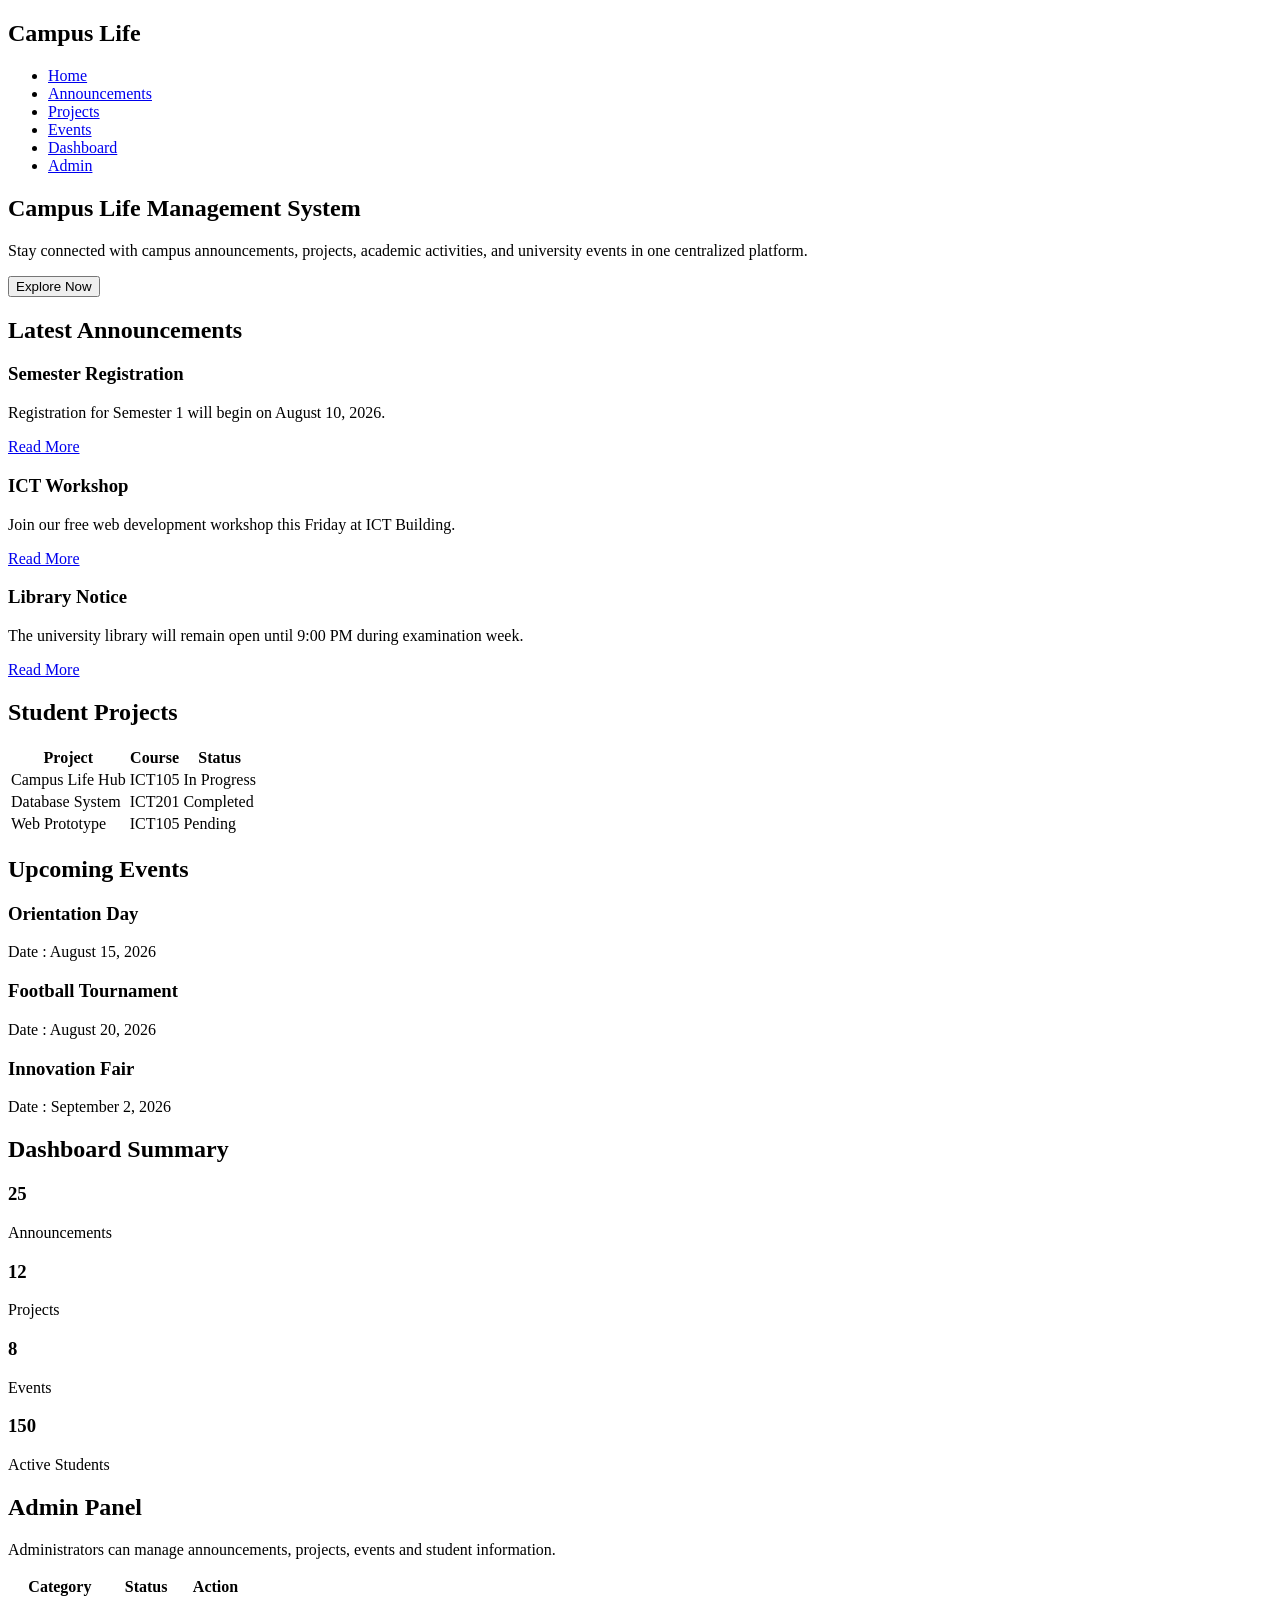
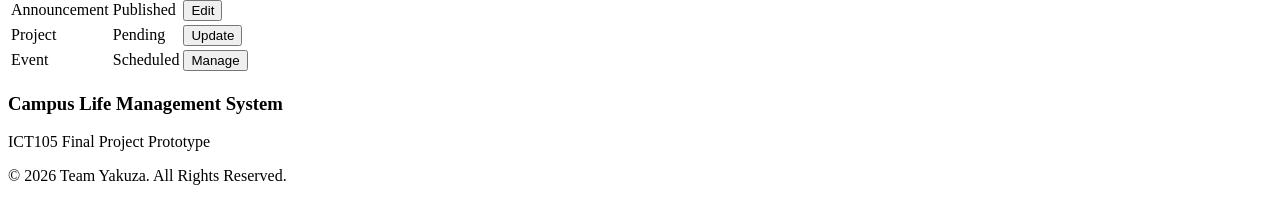
==== prototype/index.html @ 7d7aed86 "Create index.html" ====
<!DOCTYPE html>
<html lang="en">
<head>
    <meta charset="UTF-8">
    <meta name="viewport" content="width=device-width, initial-scale=1.0">
    <title>Campus Life Management System</title>
    <link rel="stylesheet" href="style.css">
</head>

<body>

<header>
    <div class="container">
        <div class="logo">
            <h2>Campus Life</h2>
        </div>

        <nav>
            <ul>
                <li><a href="#home">Home</a></li>
                <li><a href="#announcement">Announcements</a></li>
                <li><a href="#projects">Projects</a></li>
                <li><a href="#events">Events</a></li>
                <li><a href="#dashboard">Dashboard</a></li>
                <li><a href="#admin">Admin</a></li>
            </ul>
        </nav>
    </div>
</header>

<section class="hero" id="home">

    <div class="hero-text">

        <h1>Campus Life Management System</h1>

        <p>
            Stay connected with campus announcements,
            projects, academic activities, and university events
            in one centralized platform.
        </p>

        <button>Explore Now</button>

    </div>

</section>

<section class="announcement" id="announcement">

    <h2>Latest Announcements</h2>

    <div class="card-container">

        <div class="card">
            <h3>Semester Registration</h3>
            <p>
                Registration for Semester 1 will begin on
                August 10, 2026.
            </p>
            <a href="#">Read More</a>
        </div>

        <div class="card">
            <h3>ICT Workshop</h3>
            <p>
                Join our free web development workshop
                this Friday at ICT Building.
            </p>
            <a href="#">Read More</a>
        </div>

        <div class="card">
            <h3>Library Notice</h3>
            <p>
                The university library will remain open
                until 9:00 PM during examination week.
            </p>
            <a href="#">Read More</a>
        </div>

    </div>

</section>

<section class="projects" id="projects">

    <h2>Student Projects</h2>

    <table>

        <tr>
            <th>Project</th>
            <th>Course</th>
            <th>Status</th>
        </tr>

        <tr>
            <td>Campus Life Hub</td>
            <td>ICT105</td>
            <td>In Progress</td>
        </tr>

        <tr>
            <td>Database System</td>
            <td>ICT201</td>
            <td>Completed</td>
        </tr>

        <tr>
            <td>Web Prototype</td>
            <td>ICT105</td>
            <td>Pending</td>
        </tr>

    </table>

</section>

<section class="events" id="events">

    <h2>Upcoming Events</h2>

    <div class="event-box">

        <h3>Orientation Day</h3>
        <p>Date : August 15, 2026</p>

    </div>

    <div class="event-box">

        <h3>Football Tournament</h3>
        <p>Date : August 20, 2026</p>

    </div>

    <div class="event-box">

        <h3>Innovation Fair</h3>
        <p>Date : September 2, 2026</p>

    </div>

</section>

  <section class="dashboard" id="dashboard">

    <h2>Dashboard Summary</h2>

    <div class="dashboard-container">

        <div class="dashboard-card">
            <h3>25</h3>
            <p>Announcements</p>
        </div>

        <div class="dashboard-card">
            <h3>12</h3>
            <p>Projects</p>
        </div>

        <div class="dashboard-card">
            <h3>8</h3>
            <p>Events</p>
        </div>

        <div class="dashboard-card">
            <h3>150</h3>
            <p>Active Students</p>
        </div>

    </div>

</section>


<section class="admin" id="admin">

    <h2>Admin Panel</h2>

    <p>
        Administrators can manage announcements,
        projects, events and student information.
    </p>

    <table>

        <tr>
            <th>Category</th>
            <th>Status</th>
            <th>Action</th>
        </tr>

        <tr>
            <td>Announcement</td>
            <td>Published</td>
            <td><button>Edit</button></td>
        </tr>

        <tr>
            <td>Project</td>
            <td>Pending</td>
            <td><button>Update</button></td>
        </tr>

        <tr>
            <td>Event</td>
            <td>Scheduled</td>
            <td><button>Manage</button></td>
        </tr>

    </table>

</section>


<footer>

    <div class="footer-content">

        <h3>Campus Life Management System</h3>

        <p>
            ICT105 Final Project Prototype
        </p>

        <p>
            © 2026 Team Yakuza. All Rights Reserved.
        </p>

    </div>

</footer>

</body>
</html>
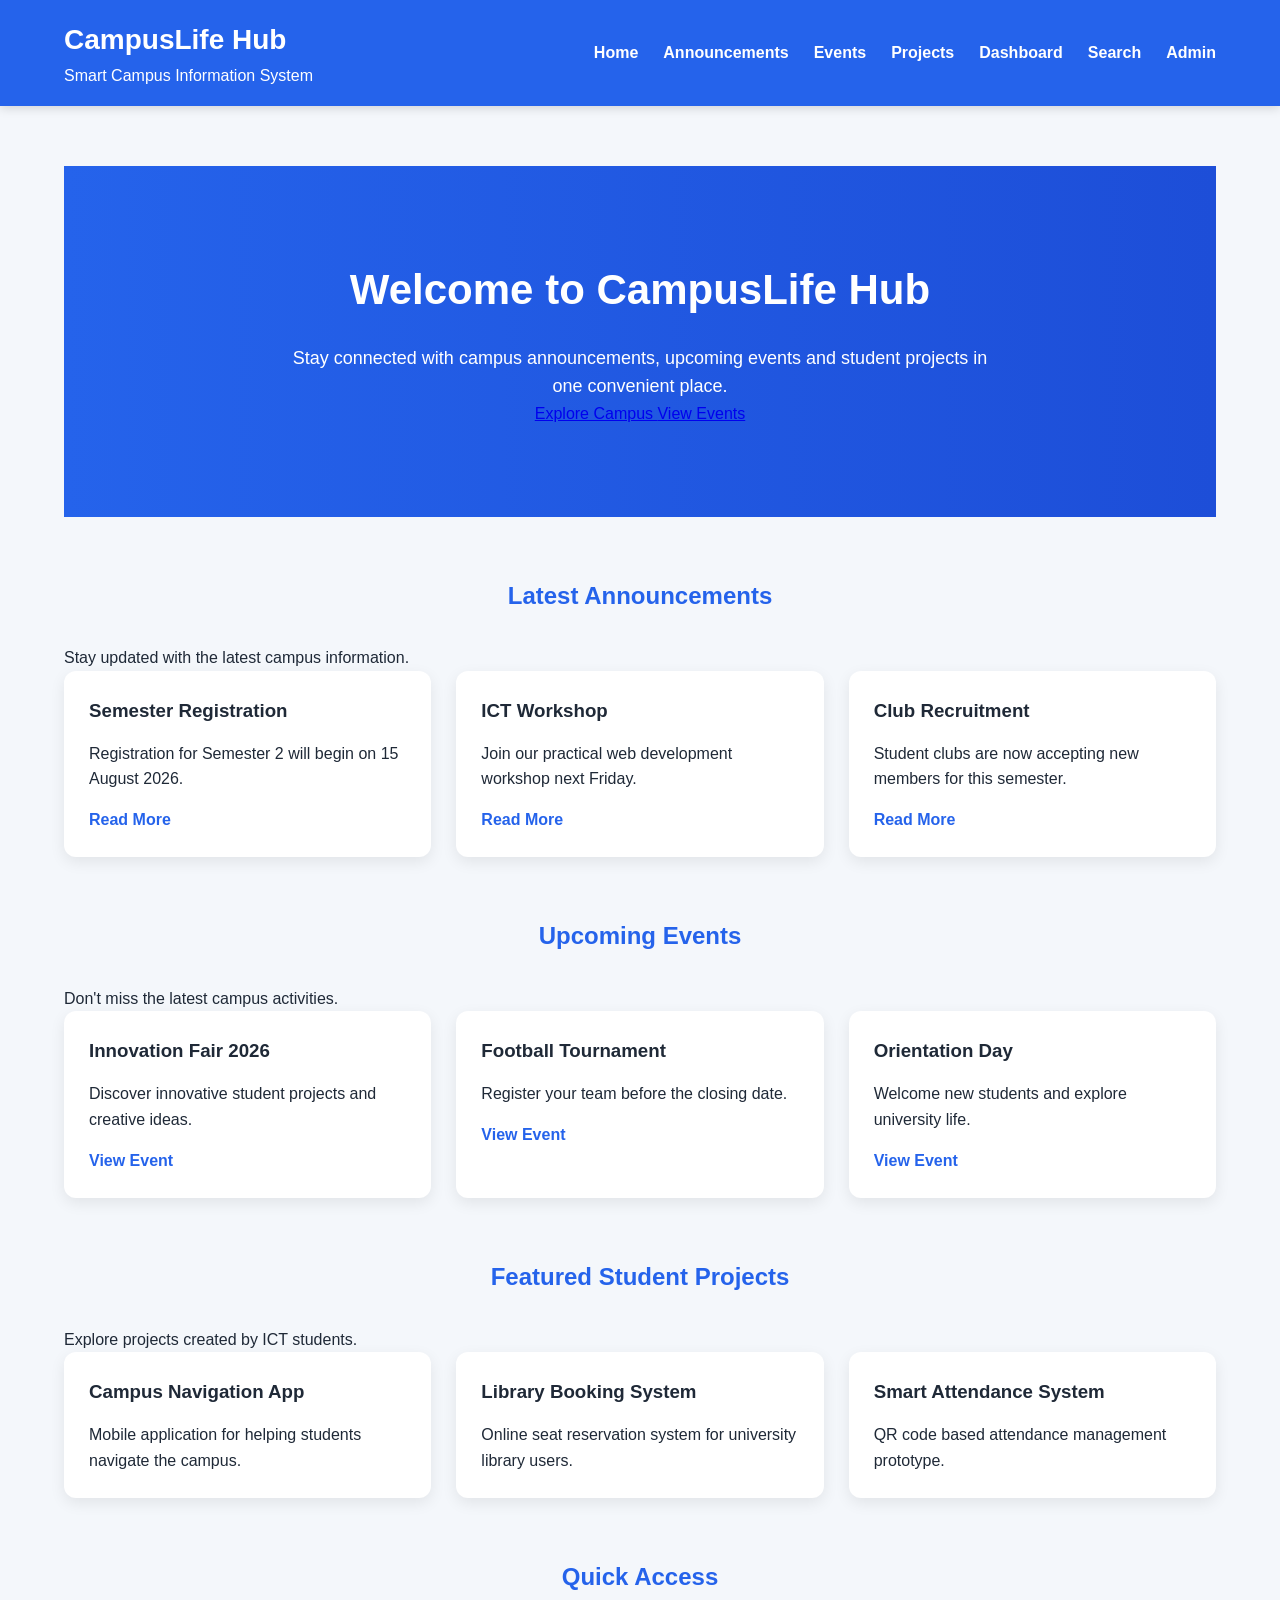
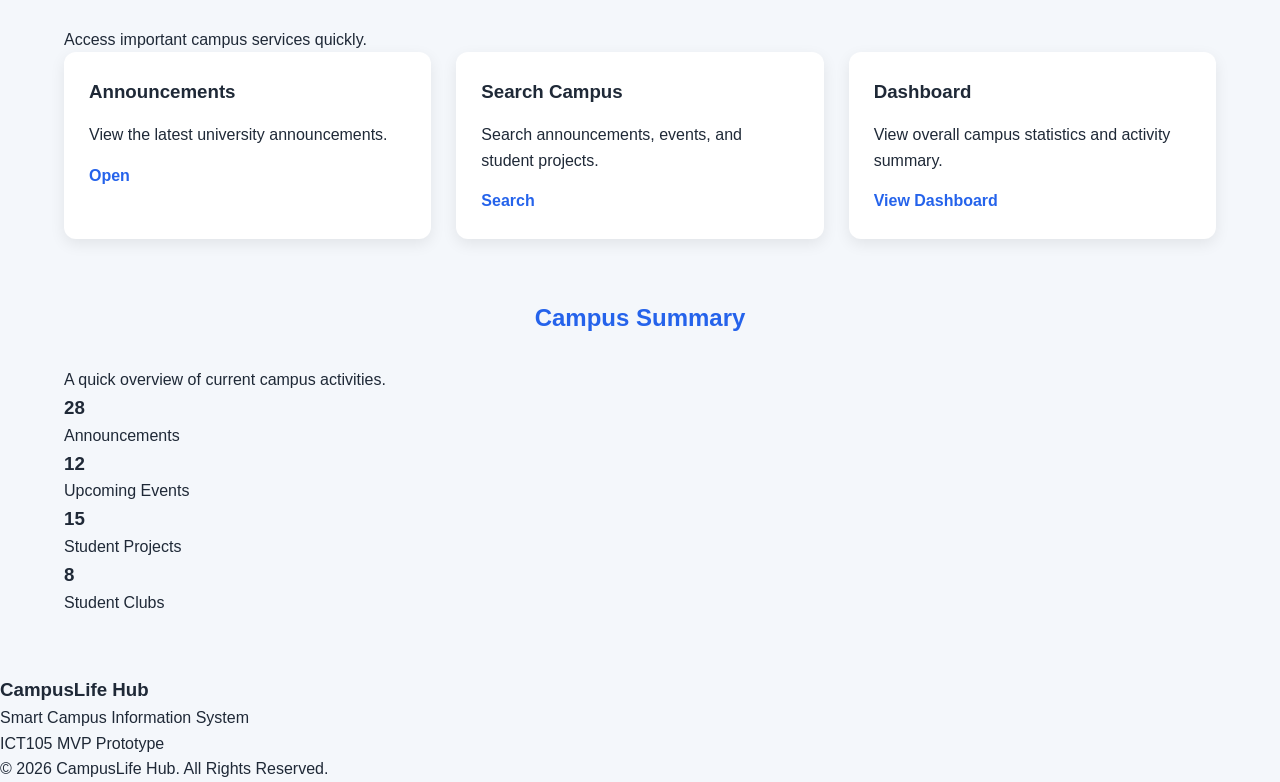
==== commit e78c23d5: ""Update homepage prototype (index.html)"" ====
--- a/prototype/index.html
+++ b/prototype/index.html
@@ -3,235 +3,396 @@
 <head>
     <meta charset="UTF-8">
     <meta name="viewport" content="width=device-width, initial-scale=1.0">
-    <title>Campus Life Management System</title>
+
+    <title>Campus Life Hub</title>
+
     <link rel="stylesheet" href="style.css">
+
+    <link href="https://fonts.googleapis.com/css2?family=Poppins:wght@300;400;500;600;700&display=swap" rel="stylesheet">
 </head>
 
 <body>
 
 <header>
+
     <div class="container">
+
         <div class="logo">
-            <h2>Campus Life</h2>
+
+            <h2>CampusLife Hub</h2>
+
+            <p>Smart Campus Information System</p>
+
         </div>
 
         <nav>
+
             <ul>
-                <li><a href="#home">Home</a></li>
-                <li><a href="#announcement">Announcements</a></li>
-                <li><a href="#projects">Projects</a></li>
-                <li><a href="#events">Events</a></li>
-                <li><a href="#dashboard">Dashboard</a></li>
-                <li><a href="#admin">Admin</a></li>
+
+                <li><a href="index.html">Home</a></li>
+
+                <li><a href="announcements-page.html">Announcements</a></li>
+
+                <li><a href="events-page.html">Events</a></li>
+
+                <li><a href="projects-page.html">Projects</a></li>
+
+                <li><a href="dashboard-page.html">Dashboard</a></li>
+
+                <li><a href="search-page.html">Search</a></li>
+
+                <li><a href="admin-page.html">Admin</a></li>
+
             </ul>
+
         </nav>
-    </div>
+
+    </div>
+
 </header>
 
-<section class="hero" id="home">
-
-    <div class="hero-text">
-
-        <h1>Campus Life Management System</h1>
+<main>
+
+<section class="hero">
+
+    <div class="hero-content">
+
+        <h1>Welcome to CampusLife Hub</h1>
 
         <p>
             Stay connected with campus announcements,
-            projects, academic activities, and university events
-            in one centralized platform.
-        </p>
-
-        <button>Explore Now</button>
-
-    </div>
-
-</section>
-
-<section class="announcement" id="announcement">
-
-    <h2>Latest Announcements</h2>
+            upcoming events and student projects
+            in one convenient place.
+        </p>
+
+        <div class="hero-buttons">
+
+            <a href="announcements-page.html" class="btn-primary">
+                Explore Campus
+            </a>
+
+            <a href="events-page.html" class="btn-secondary">
+                View Events
+            </a>
+
+        </div>
+
+    </div>
+
+</section>
+
+<section class="latest-news">
+
+    <div class="section-title">
+
+        <h2>Latest Announcements</h2>
+
+        <p>
+            Stay updated with the latest campus information.
+        </p>
+
+    </div>
 
     <div class="card-container">
 
         <div class="card">
+
             <h3>Semester Registration</h3>
-            <p>
-                Registration for Semester 1 will begin on
-                August 10, 2026.
-            </p>
-            <a href="#">Read More</a>
-        </div>
-
-        <div class="card">
+
+            <p>
+                Registration for Semester 2 will begin
+                on 15 August 2026.
+            </p>
+
+            <a href="announcement-detail.html">
+                Read More
+            </a>
+
+        </div>
+
+        <div class="card">
+
             <h3>ICT Workshop</h3>
-            <p>
-                Join our free web development workshop
-                this Friday at ICT Building.
-            </p>
-            <a href="#">Read More</a>
-        </div>
-
-        <div class="card">
-            <h3>Library Notice</h3>
-            <p>
-                The university library will remain open
-                until 9:00 PM during examination week.
-            </p>
-            <a href="#">Read More</a>
-        </div>
-
-    </div>
-
-</section>
-
-<section class="projects" id="projects">
-
-    <h2>Student Projects</h2>
-
-    <table>
-
-        <tr>
-            <th>Project</th>
-            <th>Course</th>
-            <th>Status</th>
-        </tr>
-
-        <tr>
-            <td>Campus Life Hub</td>
-            <td>ICT105</td>
-            <td>In Progress</td>
-        </tr>
-
-        <tr>
-            <td>Database System</td>
-            <td>ICT201</td>
-            <td>Completed</td>
-        </tr>
-
-        <tr>
-            <td>Web Prototype</td>
-            <td>ICT105</td>
-            <td>Pending</td>
-        </tr>
-
-    </table>
-
-</section>
-
-<section class="events" id="events">
-
-    <h2>Upcoming Events</h2>
-
-    <div class="event-box">
-
-        <h3>Orientation Day</h3>
-        <p>Date : August 15, 2026</p>
-
-    </div>
-
-    <div class="event-box">
-
-        <h3>Football Tournament</h3>
-        <p>Date : August 20, 2026</p>
-
-    </div>
-
-    <div class="event-box">
-
-        <h3>Innovation Fair</h3>
-        <p>Date : September 2, 2026</p>
-
-    </div>
-
-</section>
-
-  <section class="dashboard" id="dashboard">
-
-    <h2>Dashboard Summary</h2>
-
-    <div class="dashboard-container">
+
+            <p>
+                Join our practical web development
+                workshop next Friday.
+            </p>
+
+            <a href="announcement-detail.html">
+                Read More
+            </a>
+
+        </div>
+
+        <div class="card">
+
+            <h3>Club Recruitment</h3>
+
+            <p>
+                Student clubs are now accepting
+                new members for this semester.
+            </p>
+
+            <a href="announcement-detail.html">
+                Read More
+            </a>
+
+        </div>
+
+    </div>
+
+</section>
+
+    <section class="events-section">
+
+    <div class="section-title">
+
+        <h2>Upcoming Events</h2>
+
+        <p>
+            Don't miss the latest campus activities.
+        </p>
+
+    </div>
+
+    <div class="card-container">
+
+        <div class="card">
+
+            <h3>Innovation Fair 2026</h3>
+
+            <p>
+                Discover innovative student projects
+                and creative ideas.
+            </p>
+
+            <a href="events-page.html">
+                View Event
+            </a>
+
+        </div>
+
+        <div class="card">
+
+            <h3>Football Tournament</h3>
+
+            <p>
+                Register your team before
+                the closing date.
+            </p>
+
+            <a href="events-page.html">
+                View Event
+            </a>
+
+        </div>
+
+        <div class="card">
+
+            <h3>Orientation Day</h3>
+
+            <p>
+                Welcome new students and
+                explore university life.
+            </p>
+
+            <a href="events-page.html">
+                View Event
+            </a>
+
+        </div>
+
+    </div>
+
+</section>
+
+<section class="projects-section">
+
+    <div class="section-title">
+
+        <h2>Featured Student Projects</h2>
+
+        <p>
+            Explore projects created by ICT students.
+        </p>
+
+    </div>
+
+    <div class="card-container">
+
+        <div class="card">
+
+            <h3>Campus Navigation App</h3>
+
+            <p>
+                Mobile application for helping
+                students navigate the campus.
+            </p>
+
+        </div>
+
+        <div class="card">
+
+            <h3>Library Booking System</h3>
+
+            <p>
+                Online seat reservation system
+                for university library users.
+            </p>
+
+        </div>
+
+        <div class="card">
+
+            <h3>Smart Attendance System</h3>
+
+            <p>
+                QR code based attendance
+                management prototype.
+            </p>
+
+        </div>
+
+    </div>
+
+</section>
+
+<section class="quick-access">
+
+    <div class="section-title">
+
+        <h2>Quick Access</h2>
+
+        <p>
+            Access important campus services quickly.
+        </p>
+
+    </div>
+
+    <div class="card-container">
+
+        <div class="card">
+
+            <h3>Announcements</h3>
+
+            <p>
+                View the latest university announcements.
+            </p>
+
+            <a href="announcements-page.html">
+                Open
+            </a>
+
+        </div>
+
+        <div class="card">
+
+            <h3>Search Campus</h3>
+
+            <p>
+                Search announcements, events,
+                and student projects.
+            </p>
+
+            <a href="search-page.html">
+                Search
+            </a>
+
+        </div>
+
+        <div class="card">
+
+            <h3>Dashboard</h3>
+
+            <p>
+                View overall campus statistics
+                and activity summary.
+            </p>
+
+            <a href="dashboard-page.html">
+                View Dashboard
+            </a>
+
+        </div>
+
+    </div>
+
+</section>
+<section class="dashboard-preview">
+
+    <div class="section-title">
+
+        <h2>Campus Summary</h2>
+
+        <p>
+            A quick overview of current campus activities.
+        </p>
+
+    </div>
+
+    <div class="dashboard-grid">
 
         <div class="dashboard-card">
-            <h3>25</h3>
+
+            <h3>28</h3>
+
             <p>Announcements</p>
+
         </div>
 
         <div class="dashboard-card">
+
             <h3>12</h3>
-            <p>Projects</p>
+
+            <p>Upcoming Events</p>
+
         </div>
 
         <div class="dashboard-card">
+
+            <h3>15</h3>
+
+            <p>Student Projects</p>
+
+        </div>
+
+        <div class="dashboard-card">
+
             <h3>8</h3>
-            <p>Events</p>
-        </div>
-
-        <div class="dashboard-card">
-            <h3>150</h3>
-            <p>Active Students</p>
-        </div>
-
-    </div>
-
-</section>
-
-
-<section class="admin" id="admin">
-
-    <h2>Admin Panel</h2>
-
-    <p>
-        Administrators can manage announcements,
-        projects, events and student information.
-    </p>
-
-    <table>
-
-        <tr>
-            <th>Category</th>
-            <th>Status</th>
-            <th>Action</th>
-        </tr>
-
-        <tr>
-            <td>Announcement</td>
-            <td>Published</td>
-            <td><button>Edit</button></td>
-        </tr>
-
-        <tr>
-            <td>Project</td>
-            <td>Pending</td>
-            <td><button>Update</button></td>
-        </tr>
-
-        <tr>
-            <td>Event</td>
-            <td>Scheduled</td>
-            <td><button>Manage</button></td>
-        </tr>
-
-    </table>
-
-</section>
-
+
+            <p>Student Clubs</p>
+
+        </div>
+
+    </div>
+
+</section>
 
 <footer>
 
     <div class="footer-content">
 
-        <h3>Campus Life Management System</h3>
-
-        <p>
-            ICT105 Final Project Prototype
-        </p>
-
-        <p>
-            © 2026 Team Yakuza. All Rights Reserved.
+        <h3>CampusLife Hub</h3>
+
+        <p>
+            Smart Campus Information System
+        </p>
+
+        <p>
+            ICT105 MVP Prototype
+        </p>
+
+        <p>
+            © 2026 CampusLife Hub. All Rights Reserved.
         </p>
 
     </div>
 
 </footer>
 
+</main>
+
 </body>
+
 </html>
--- a/prototype/style.css
+++ b/prototype/style.css
@@ -0,0 +1,152 @@
+/* ===========================
+   Global Styles
+=========================== */
+
+*{
+    margin:0;
+    padding:0;
+    box-sizing:border-box;
+}
+
+body{
+    font-family:Arial, Helvetica, sans-serif;
+    background:#F4F7FB;
+    color:#1F2937;
+    line-height:1.6;
+}
+
+/* ===========================
+   Header
+=========================== */
+
+header{
+    background:#2563EB;
+    color:white;
+    padding:18px 0;
+    position:sticky;
+    top:0;
+    z-index:999;
+    box-shadow:0 2px 10px rgba(0,0,0,.15);
+}
+
+.container{
+    width:90%;
+    max-width:1200px;
+    margin:auto;
+    display:flex;
+    justify-content:space-between;
+    align-items:center;
+}
+
+.logo h2{
+    font-size:28px;
+    font-weight:bold;
+}
+
+nav ul{
+    display:flex;
+    list-style:none;
+}
+
+nav ul li{
+    margin-left:25px;
+}
+
+nav ul li a{
+    text-decoration:none;
+    color:white;
+    font-weight:bold;
+    transition:.3s;
+}
+
+nav ul li a:hover{
+    color:#FACC15;
+}
+
+/* ===========================
+   Hero
+=========================== */
+
+.hero{
+    background:linear-gradient(to right,#2563EB,#1D4ED8);
+    color:white;
+    text-align:center;
+    padding:90px 20px;
+}
+
+.hero h1{
+    font-size:42px;
+    margin-bottom:20px;
+}
+
+.hero p{
+    max-width:700px;
+    margin:auto;
+    font-size:18px;
+}
+
+.hero button{
+    margin-top:30px;
+    background:#10B981;
+    color:white;
+    border:none;
+    padding:14px 30px;
+    border-radius:8px;
+    font-size:16px;
+    cursor:pointer;
+    transition:.3s;
+}
+
+.hero button:hover{
+    background:#059669;
+}
+
+/* ===========================
+   Sections
+=========================== */
+
+section{
+    width:90%;
+    max-width:1200px;
+    margin:60px auto;
+}
+
+section h2{
+    text-align:center;
+    margin-bottom:30px;
+    color:#2563EB;
+}
+
+/* ===========================
+   Cards
+=========================== */
+
+.card-container{
+    display:grid;
+    grid-template-columns:repeat(auto-fit,minmax(260px,1fr));
+    gap:25px;
+}
+
+.card{
+    background:white;
+    padding:25px;
+    border-radius:12px;
+    box-shadow:0 5px 15px rgba(0,0,0,.08);
+    transition:.3s;
+}
+
+.card:hover{
+    transform:translateY(-8px);
+}
+
+.card h3{
+    margin-bottom:15px;
+}
+
+.card a{
+    display:inline-block;
+    margin-top:15px;
+    text-decoration:none;
+    color:#2563EB;
+    font-weight:bold;
+}
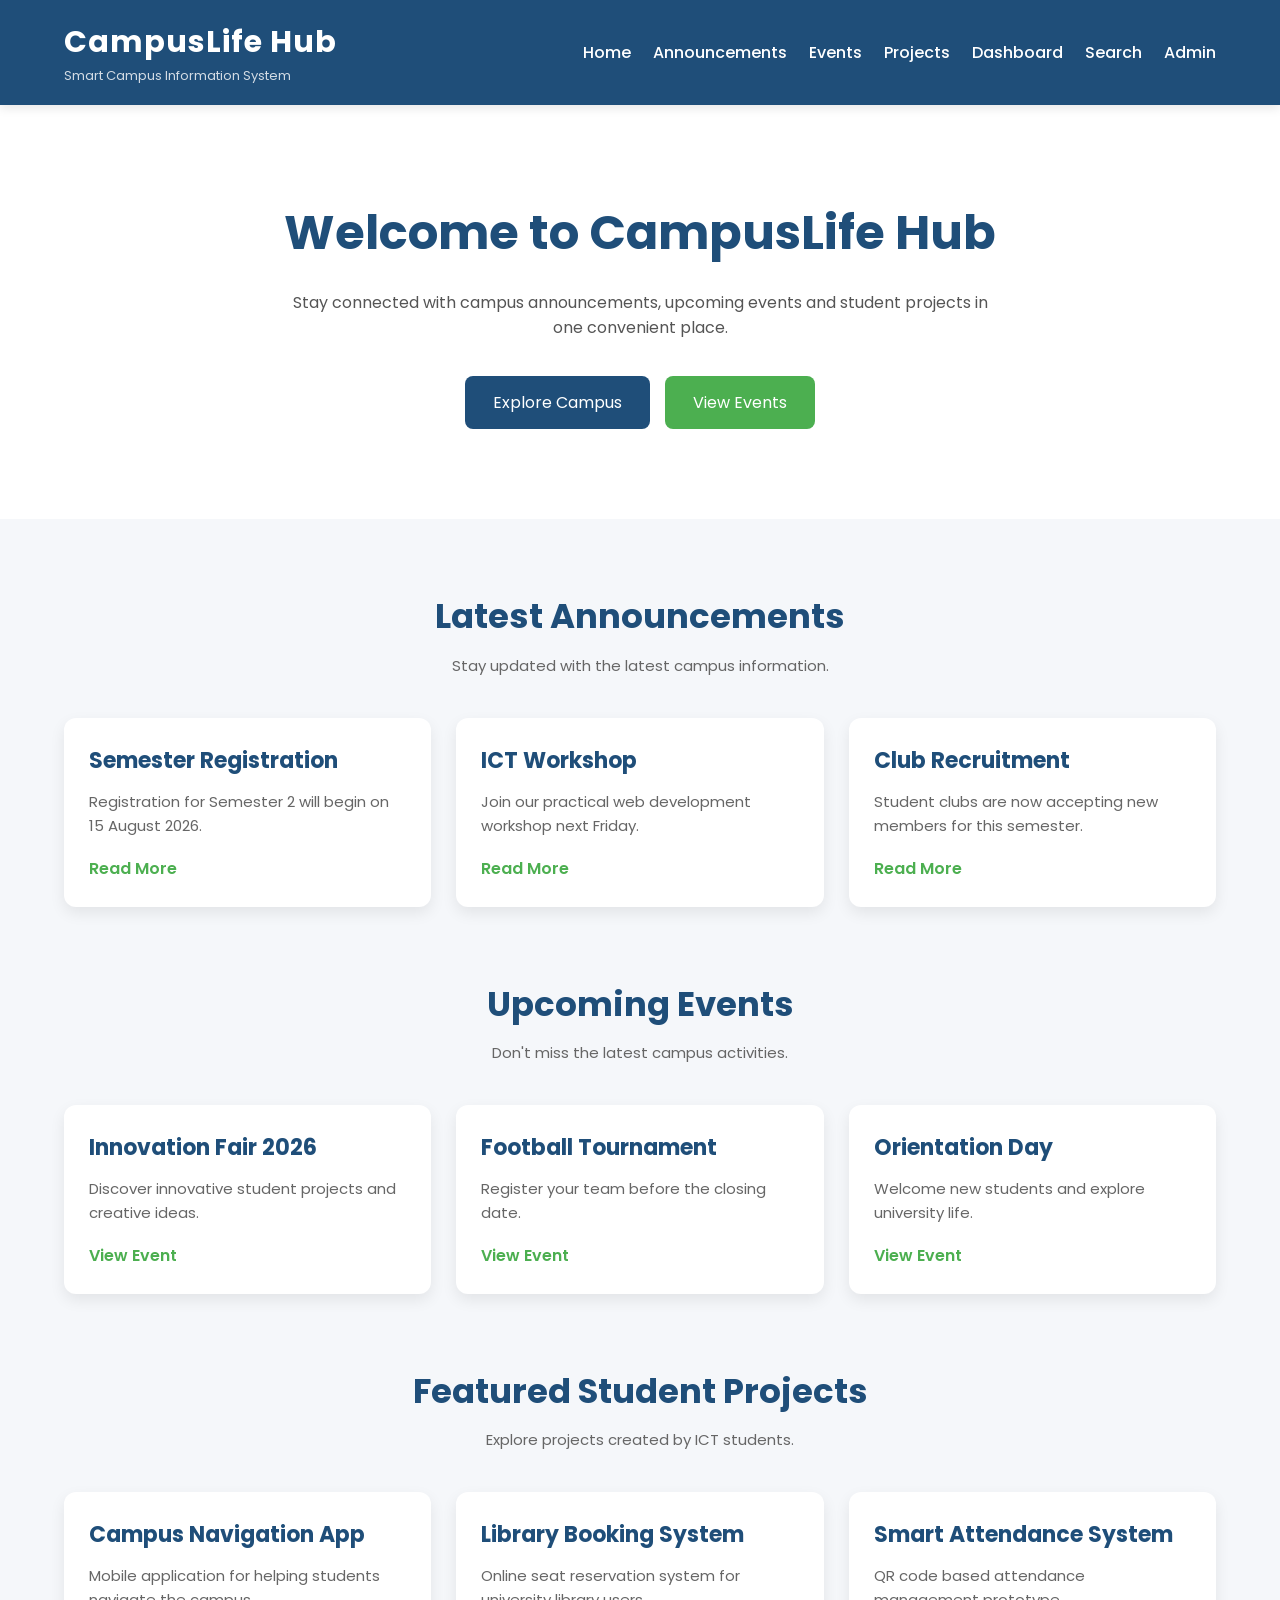
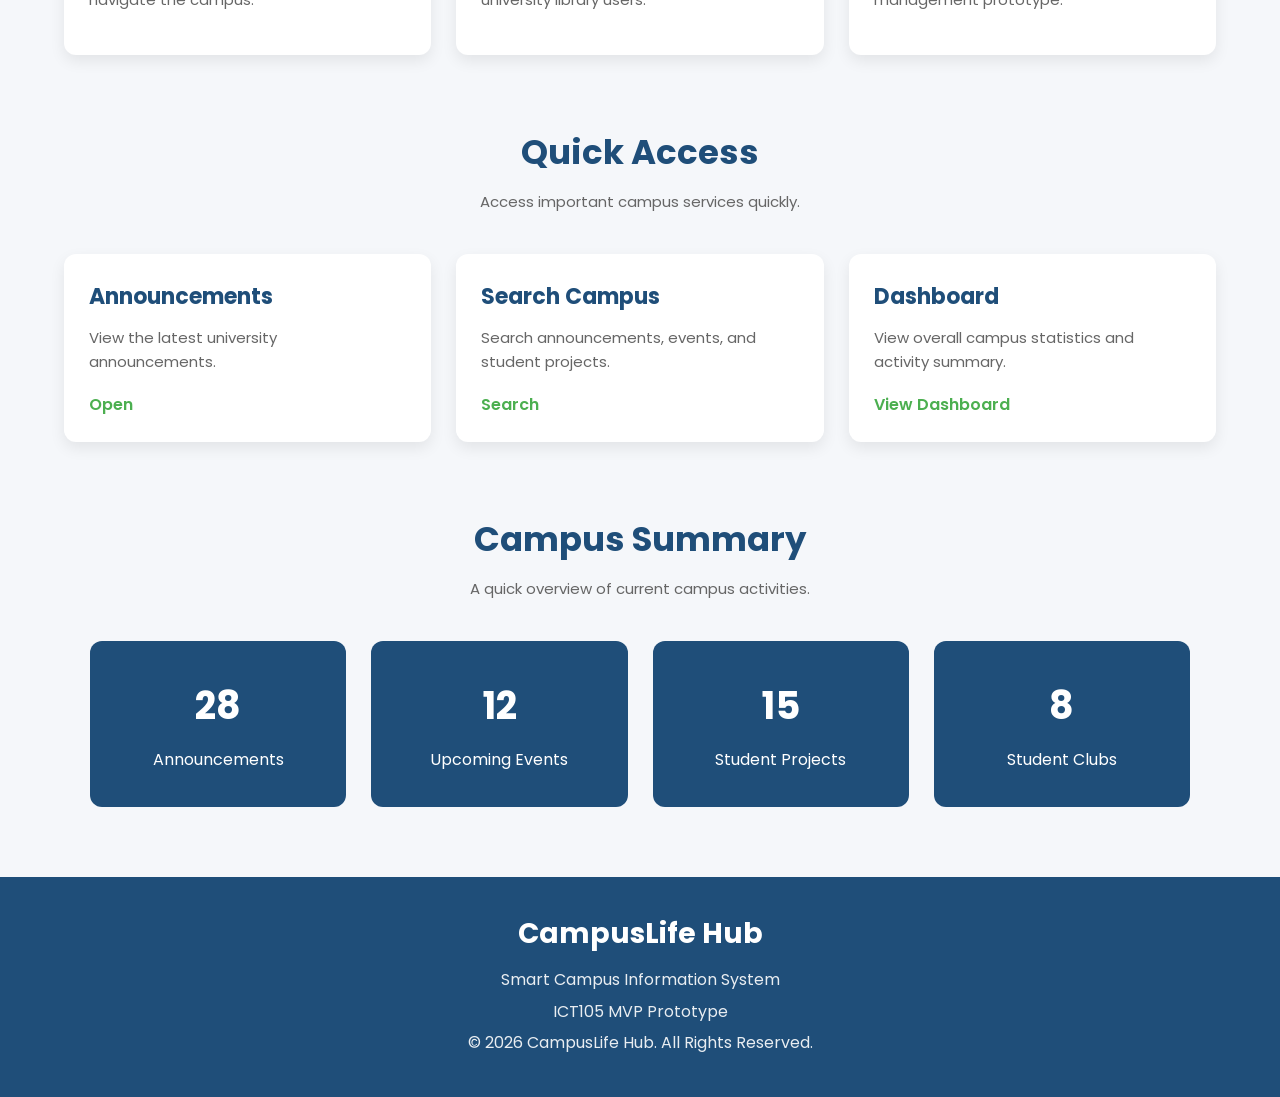
==== commit ddb26f32: "Update index.html" ====
--- a/prototype/index.html
+++ b/prototype/index.html
@@ -392,7 +392,7 @@
 </footer>
 
 </main>
-
+<script src="script.js"></script>
 </body>
 
 </html>
--- a/prototype/style.css
+++ b/prototype/style.css
@@ -1,6 +1,9 @@
-/* ===========================
+/* ===========================================
+   Campus Life Hub
    Global Styles
-=========================== */
+=========================================== */
+
+@import url('https://fonts.googleapis.com/css2?family=Poppins:wght@300;400;500;600;700&display=swap');
 
 *{
     margin:0;
@@ -8,145 +11,443 @@
     box-sizing:border-box;
 }
 
+html{
+    scroll-behavior:smooth;
+}
+
 body{
-    font-family:Arial, Helvetica, sans-serif;
-    background:#F4F7FB;
-    color:#1F2937;
+    font-family:'Poppins',sans-serif;
+    background:#F5F7FA;
+    color:#333;
     line-height:1.6;
 }
 
-/* ===========================
-   Header
-=========================== */
-
-header{
-    background:#2563EB;
-    color:white;
-    padding:18px 0;
-    position:sticky;
-    top:0;
-    z-index:999;
-    box-shadow:0 2px 10px rgba(0,0,0,.15);
-}
+/* ===========================================
+   Container
+=========================================== */
 
 .container{
     width:90%;
     max-width:1200px;
     margin:auto;
+}
+
+/* ===========================================
+   Header
+=========================================== */
+
+header{
+
+    background:#1F4E79;
+
+    color:white;
+
+    padding:18px 0;
+
+    position:sticky;
+
+    top:0;
+
+    z-index:999;
+
+    box-shadow:0 3px 10px rgba(0,0,0,.1);
+
+}
+
+header .container{
+
     display:flex;
+
     justify-content:space-between;
+
     align-items:center;
+
+    flex-wrap:wrap;
+
 }
 
 .logo h2{
-    font-size:28px;
-    font-weight:bold;
-}
+
+    font-size:30px;
+
+    font-weight:700;
+
+    letter-spacing:1px;
+
+}
+
+.logo p{
+
+    font-size:13px;
+
+    opacity:.8;
+
+}
+
+/* ===========================================
+   Navigation
+=========================================== */
 
 nav ul{
+
     display:flex;
+
     list-style:none;
-}
-
-nav ul li{
-    margin-left:25px;
-}
-
-nav ul li a{
+
+    gap:22px;
+
+}
+
+nav a{
+
+    color:white;
+
     text-decoration:none;
-    color:white;
-    font-weight:bold;
+
+    font-weight:500;
+
     transition:.3s;
-}
-
-nav ul li a:hover{
-    color:#FACC15;
-}
-
-/* ===========================
-   Hero
-=========================== */
+
+}
+
+nav a:hover{
+
+    color:#A8DADC;
+
+}
+
+/* ===========================================
+   Hero Section
+=========================================== */
 
 .hero{
-    background:linear-gradient(to right,#2563EB,#1D4ED8);
-    color:white;
-    text-align:center;
-    padding:90px 20px;
+
+    padding:90px 8%;
+
+    text-align:center;
+
+    background:white;
+
 }
 
 .hero h1{
-    font-size:42px;
-    margin-bottom:20px;
+
+    font-size:48px;
+
+    color:#1F4E79;
+
+    margin-bottom:18px;
+
 }
 
 .hero p{
+
     max-width:700px;
+
     margin:auto;
-    font-size:18px;
-}
-
-.hero button{
-    margin-top:30px;
-    background:#10B981;
-    color:white;
-    border:none;
-    padding:14px 30px;
+
+    color:#555;
+
+    margin-bottom:35px;
+
+}
+
+/* ===========================================
+   Buttons
+=========================================== */
+
+.hero-buttons{
+
+    display:flex;
+
+    justify-content:center;
+
+    gap:15px;
+
+    flex-wrap:wrap;
+
+}
+
+.btn-primary{
+
+    background:#1F4E79;
+
+    color:white;
+
+    padding:14px 28px;
+
+    text-decoration:none;
+
     border-radius:8px;
-    font-size:16px;
-    cursor:pointer;
+
     transition:.3s;
-}
-
-.hero button:hover{
-    background:#059669;
-}
-
-/* ===========================
-   Sections
-=========================== */
-
-section{
+
+}
+
+.btn-primary:hover{
+
+    background:#173B5E;
+
+}
+
+.btn-secondary{
+
+    background:#4CAF50;
+
+    color:white;
+
+    padding:14px 28px;
+
+    text-decoration:none;
+
+    border-radius:8px;
+
+    transition:.3s;
+
+}
+
+.btn-secondary:hover{
+
+    background:#3F9142;
+
+}
+/* ===========================================
+   Section Title
+=========================================== */
+
+.section-title{
+    text-align:center;
+    margin:70px 0 40px;
+}
+
+.section-title h2{
+    font-size:34px;
+    color:#1F4E79;
+    margin-bottom:10px;
+}
+
+.section-title p{
+    color:#666;
+    font-size:15px;
+}
+
+/* ===========================================
+   Card Layout
+=========================================== */
+
+.card-container{
     width:90%;
     max-width:1200px;
-    margin:60px auto;
-}
-
-section h2{
-    text-align:center;
-    margin-bottom:30px;
-    color:#2563EB;
-}
-
-/* ===========================
-   Cards
-=========================== */
-
-.card-container{
+    margin:auto;
     display:grid;
-    grid-template-columns:repeat(auto-fit,minmax(260px,1fr));
+    grid-template-columns:repeat(auto-fit,minmax(280px,1fr));
     gap:25px;
+    margin-bottom:60px;
 }
 
 .card{
-    background:white;
+
+    background:#FFFFFF;
+
+    border-radius:12px;
+
     padding:25px;
+
+    box-shadow:0 6px 15px rgba(0,0,0,.08);
+
+    transition:.3s;
+
+}
+
+.card:hover{
+
+    transform:translateY(-6px);
+
+    box-shadow:0 10px 25px rgba(0,0,0,.12);
+
+}
+
+.card h3{
+
+    color:#1F4E79;
+
+    margin-bottom:12px;
+
+    font-size:22px;
+
+}
+
+.card p{
+
+    color:#666;
+
+    margin-bottom:18px;
+
+    font-size:15px;
+
+}
+
+.card a{
+
+    text-decoration:none;
+
+    color:#4CAF50;
+
+    font-weight:600;
+
+}
+
+.card a:hover{
+
+    color:#1F4E79;
+
+}
+
+/* ===========================================
+   Dashboard Preview
+=========================================== */
+
+.dashboard-grid{
+
+    width:90%;
+
+    max-width:1100px;
+
+    margin:0 auto 70px;
+
+    display:grid;
+
+    grid-template-columns:repeat(auto-fit,minmax(220px,1fr));
+
+    gap:25px;
+
+}
+
+.dashboard-card{
+
+    background:#1F4E79;
+
+    color:white;
+
+    text-align:center;
+
+    padding:35px 20px;
+
     border-radius:12px;
-    box-shadow:0 5px 15px rgba(0,0,0,.08);
+
     transition:.3s;
-}
-
-.card:hover{
-    transform:translateY(-8px);
-}
-
-.card h3{
-    margin-bottom:15px;
-}
-
-.card a{
-    display:inline-block;
-    margin-top:15px;
-    text-decoration:none;
-    color:#2563EB;
-    font-weight:bold;
-}
+
+}
+
+.dashboard-card:hover{
+
+    background:#173B5E;
+
+}
+
+.dashboard-card h3{
+
+    font-size:38px;
+
+    margin-bottom:10px;
+
+}
+
+.dashboard-card p{
+
+    font-size:16px;
+
+}
+
+/* ===========================================
+   Footer
+=========================================== */
+
+footer{
+
+    background:#1F4E79;
+
+    color:white;
+
+    margin-top:70px;
+
+    padding:35px 20px;
+
+    text-align:center;
+
+}
+
+.footer-content h3{
+
+    font-size:28px;
+
+    margin-bottom:10px;
+
+}
+
+.footer-content p{
+
+    margin:6px 0;
+
+    opacity:.9;
+
+}
+
+/* ===========================================
+   Responsive Design
+=========================================== */
+
+@media(max-width:768px){
+
+header .container{
+
+    flex-direction:column;
+
+    text-align:center;
+
+}
+
+nav ul{
+
+    flex-direction:column;
+
+    margin-top:20px;
+
+    gap:12px;
+
+}
+
+.hero{
+
+    padding:60px 25px;
+
+}
+
+.hero h1{
+
+    font-size:34px;
+
+}
+
+.section-title h2{
+
+    font-size:28px;
+
+}
+
+.dashboard-card h3{
+
+    font-size:30px;
+
+}
+
+.btn-primary,
+.btn-secondary{
+
+    width:100%;
+
+    text-align:center;
+
+}
+
+}
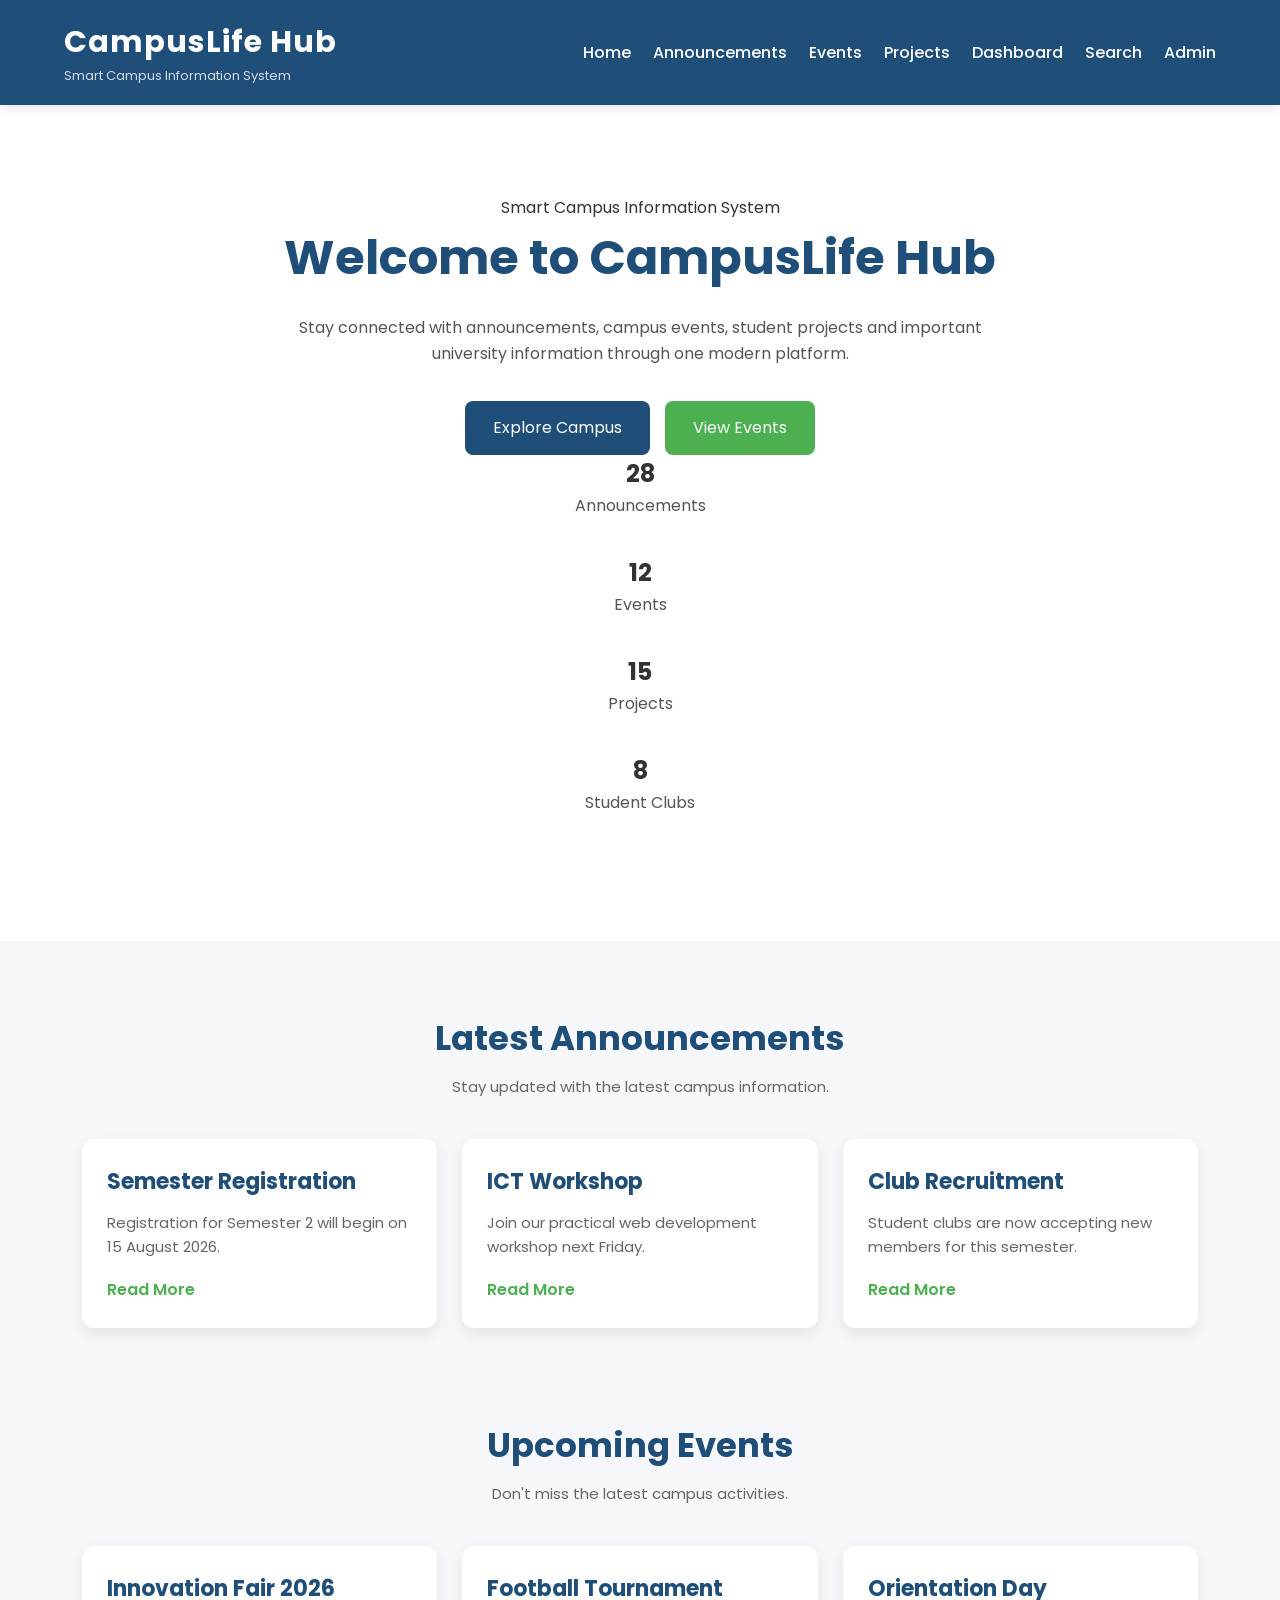
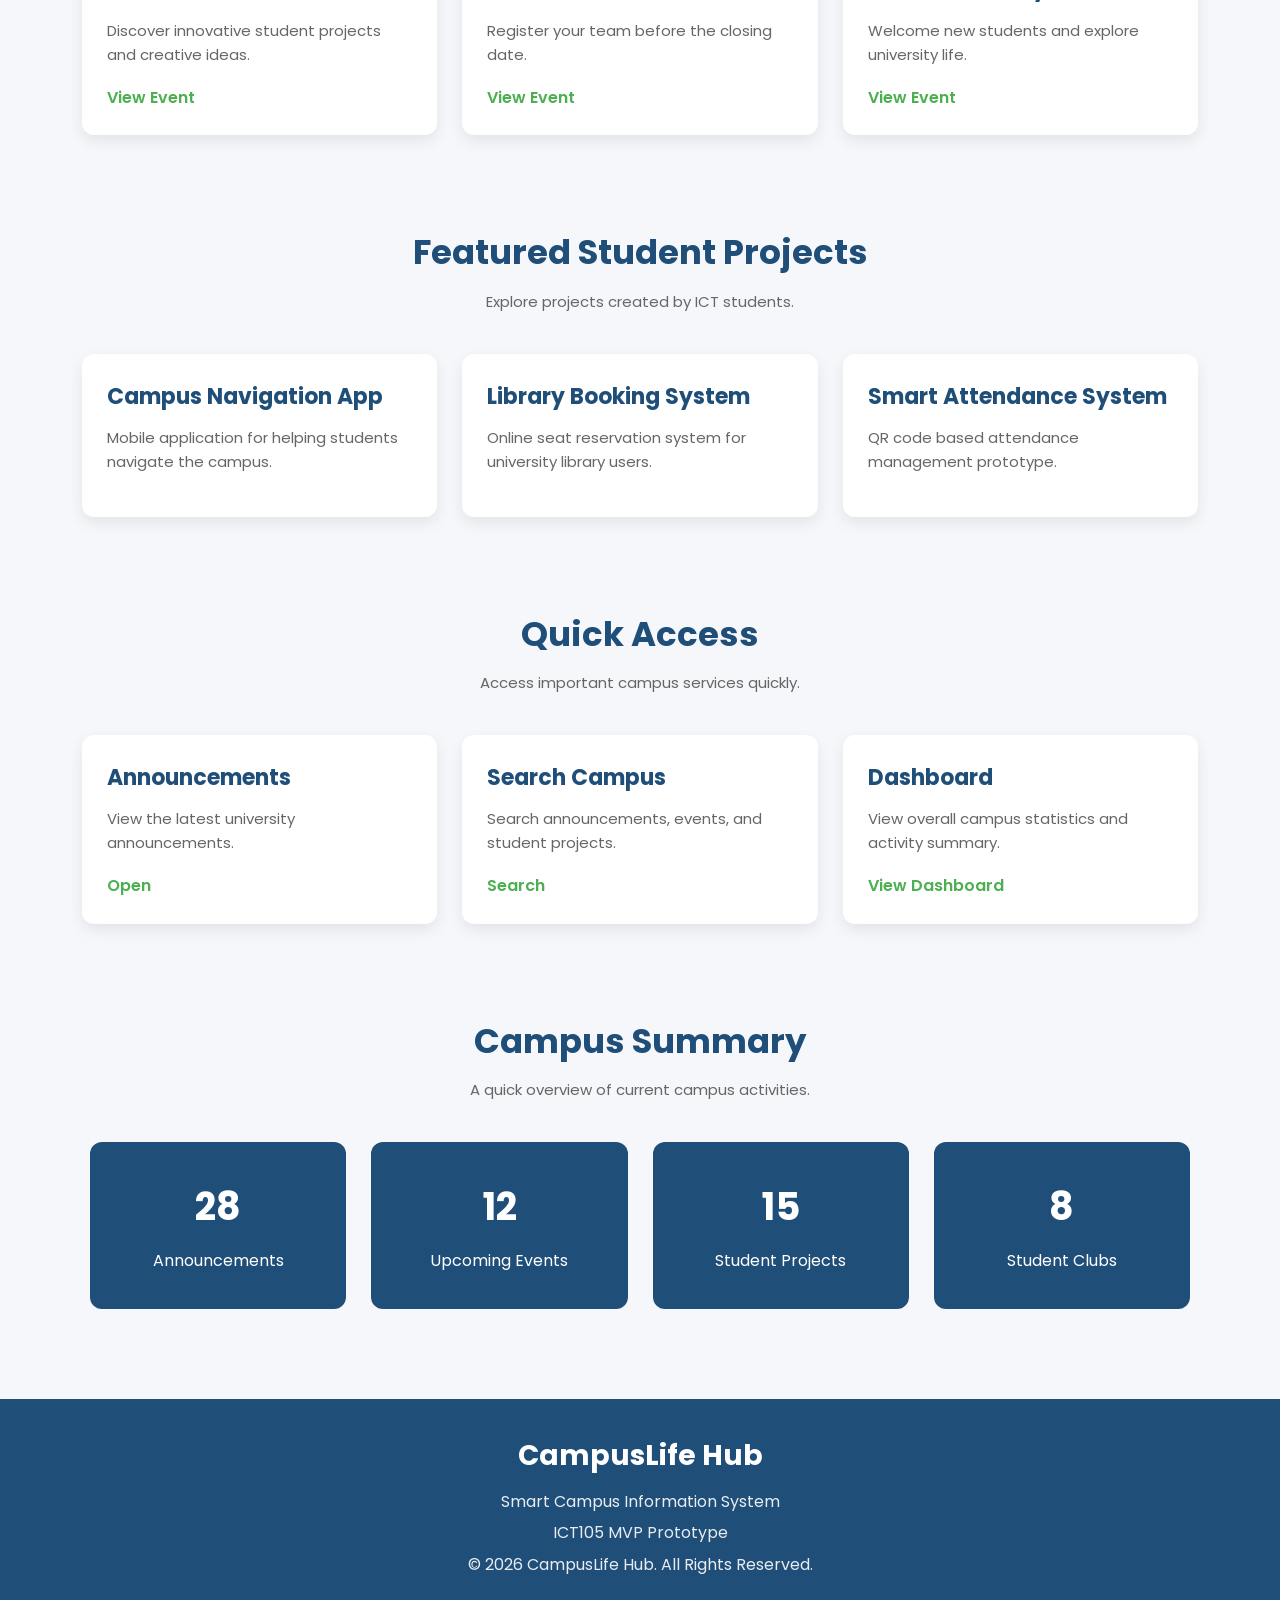
==== commit 93fac50b: "Update index.html" ====
--- a/prototype/index.html
+++ b/prototype/index.html
@@ -55,25 +55,69 @@
 
 <section class="hero">
 
-    <div class="hero-content">
-
-        <h1>Welcome to CampusLife Hub</h1>
-
-        <p>
-            Stay connected with campus announcements,
-            upcoming events and student projects
-            in one convenient place.
-        </p>
-
-        <div class="hero-buttons">
-
-            <a href="announcements-page.html" class="btn-primary">
-                Explore Campus
-            </a>
-
-            <a href="events-page.html" class="btn-secondary">
-                View Events
-            </a>
+    <div class="container hero-layout">
+
+        <div class="hero-content">
+
+            <span class="hero-tag">
+                Smart Campus Information System
+            </span>
+
+            <h1>Welcome to CampusLife Hub</h1>
+
+            <p>
+                Stay connected with announcements, campus events,
+                student projects and important university information
+                through one modern platform.
+            </p>
+
+            <div class="hero-buttons">
+
+                <a href="announcements-page.html" class="btn-primary">
+                    Explore Campus
+                </a>
+
+                <a href="events-page.html" class="btn-secondary">
+                    View Events
+                </a>
+
+            </div>
+
+        </div>
+
+        <div class="hero-stats">
+
+            <div class="stat-card">
+
+                <h2>28</h2>
+
+                <p>Announcements</p>
+
+            </div>
+
+            <div class="stat-card">
+
+                <h2>12</h2>
+
+                <p>Events</p>
+
+            </div>
+
+            <div class="stat-card">
+
+                <h2>15</h2>
+
+                <p>Projects</p>
+
+            </div>
+
+            <div class="stat-card">
+
+                <h2>8</h2>
+
+                <p>Student Clubs</p>
+
+            </div>
 
         </div>
 
--- a/prototype/style.css
+++ b/prototype/style.css
@@ -451,3 +451,470 @@
 }
 
 }
+
+/* ===========================================
+   Admin Form
+=========================================== */
+
+.admin-form {
+    width: 90%;
+    max-width: 750px;
+    margin: 0 auto 70px;
+    padding: 30px;
+    background: #ffffff;
+    border-radius: 14px;
+    box-shadow: 0 6px 18px rgba(0, 0, 0, 0.08);
+}
+
+.admin-form label {
+    display: block;
+    margin-top: 18px;
+    margin-bottom: 7px;
+    color: #1f4e79;
+    font-weight: 600;
+}
+
+.admin-form input,
+.admin-form select,
+.admin-form textarea,
+.manage-section input {
+    width: 100%;
+    padding: 12px;
+    border: 1px solid #cbd5e1;
+    border-radius: 8px;
+    font-family: "Poppins", sans-serif;
+    font-size: 14px;
+    box-sizing: border-box;
+}
+
+.admin-form input:focus,
+.admin-form select:focus,
+.admin-form textarea:focus,
+.manage-section input:focus {
+    outline: none;
+    border-color: #1f4e79;
+    box-shadow: 0 0 0 3px rgba(31, 78, 121, 0.12);
+}
+
+.form-buttons {
+    display: flex;
+    gap: 12px;
+    margin-top: 24px;
+    flex-wrap: wrap;
+}
+
+.admin-button,
+.clear-button,
+.card button {
+    border: none;
+    padding: 12px 20px;
+    border-radius: 8px;
+    color: #ffffff;
+    font-family: "Poppins", sans-serif;
+    font-weight: 600;
+    cursor: pointer;
+}
+
+.admin-button {
+    background: #1f4e79;
+}
+
+.admin-button:hover {
+    background: #173b5e;
+}
+
+.clear-button {
+    background: #64748b;
+}
+
+.clear-button:hover {
+    background: #475569;
+}
+
+.card button {
+    margin-top: 10px;
+    background: #dc2626;
+}
+
+.card button:hover {
+    background: #b91c1c;
+}
+
+.manage-section .container {
+    margin-bottom: 30px;
+}
+
+/* ===========================================
+   Lab 11 - Improved Page Layout and Spacing
+=========================================== */
+
+main {
+    min-height: 70vh;
+}
+
+section {
+    padding-left: 20px;
+    padding-right: 20px;
+}
+
+.section-title {
+    width: 90%;
+    max-width: 900px;
+    margin: 70px auto 40px;
+}
+
+.card-container,
+.dashboard-grid {
+    padding-bottom: 20px;
+}
+
+.card,
+.dashboard-card,
+.admin-form {
+    overflow: hidden;
+}
+
+/* ===========================================
+   Improved Cards and Dashboard
+=========================================== */
+
+.card,
+.dashboard-card {
+    transition:
+        transform 0.3s ease,
+        box-shadow 0.3s ease,
+        background-color 0.3s ease;
+}
+
+.card:hover {
+    transform: translateY(-8px);
+    box-shadow: 0 12px 28px rgba(0, 0, 0, 0.14);
+}
+
+.dashboard-card:hover {
+    transform: translateY(-6px);
+    background: #173b5e;
+    box-shadow: 0 10px 24px rgba(31, 78, 121, 0.25);
+}
+
+/* ===========================================
+   Improved Buttons
+=========================================== */
+
+.btn-primary,
+.btn-secondary,
+.admin-button,
+.clear-button,
+.card button {
+    display: inline-block;
+    transition:
+        transform 0.25s ease,
+        background-color 0.25s ease,
+        box-shadow 0.25s ease;
+}
+
+.btn-primary:hover,
+.btn-secondary:hover,
+.admin-button:hover,
+.clear-button:hover,
+.card button:hover {
+    transform: translateY(-2px);
+}
+
+.btn-primary:hover,
+.admin-button:hover {
+    box-shadow: 0 6px 14px rgba(31, 78, 121, 0.25);
+}
+
+.btn-secondary:hover {
+    box-shadow: 0 6px 14px rgba(76, 175, 80, 0.25);
+}
+
+button:focus,
+a:focus,
+input:focus,
+select:focus,
+textarea:focus {
+    outline: 3px solid rgba(76, 175, 80, 0.25);
+    outline-offset: 2px;
+}
+
+/* ===========================================
+   Search Section
+=========================================== */
+
+.search-box {
+    width: 90%;
+    max-width: 650px;
+    margin: 0 auto 35px;
+}
+
+.search-box input,
+.search-box select {
+    width: 100%;
+    padding: 13px 16px;
+    border: 1px solid #cbd5e1;
+    border-radius: 8px;
+    background: #ffffff;
+    font-family: "Poppins", sans-serif;
+    font-size: 14px;
+}
+
+.search-box input:focus,
+.search-box select:focus {
+    border-color: #1f4e79;
+    box-shadow: 0 0 0 3px rgba(31, 78, 121, 0.12);
+}
+
+/* ===========================================
+   Record List Table
+=========================================== */
+
+.table-container {
+    width: 90%;
+    max-width: 1200px;
+    margin: 0 auto 70px;
+    overflow-x: auto;
+    background: #ffffff;
+    border-radius: 12px;
+    box-shadow: 0 6px 18px rgba(0, 0, 0, 0.08);
+}
+
+table {
+    width: 100%;
+    min-width: 700px;
+    border-collapse: collapse;
+}
+
+th,
+td {
+    padding: 15px;
+    text-align: left;
+    border-bottom: 1px solid #e2e8f0;
+}
+
+th {
+    background: #1f4e79;
+    color: #ffffff;
+    font-weight: 600;
+}
+
+tbody tr {
+    transition: background-color 0.2s ease;
+}
+
+tbody tr:hover {
+    background: #f1f5f9;
+}
+
+tbody tr:last-child td {
+    border-bottom: none;
+}
+
+/* ===========================================
+   Status Badges
+=========================================== */
+
+.status,
+.status-badge {
+    display: inline-block;
+    padding: 5px 11px;
+    border-radius: 20px;
+    font-size: 12px;
+    font-weight: 600;
+}
+
+.status-active,
+.active {
+    background: #dcfce7;
+    color: #166534;
+}
+
+.status-pending,
+.pending {
+    background: #fef3c7;
+    color: #92400e;
+}
+
+.status-completed,
+.completed {
+    background: #dbeafe;
+    color: #1e40af;
+}
+
+.status-cancelled,
+.cancelled {
+    background: #fee2e2;
+    color: #991b1b;
+}
+
+/* ===========================================
+   Form Messages
+=========================================== */
+
+.message,
+.success-message,
+.error-message {
+    width: 100%;
+    margin-top: 18px;
+    padding: 12px 15px;
+    border-radius: 8px;
+    font-size: 14px;
+    font-weight: 500;
+}
+
+.success-message {
+    background: #dcfce7;
+    color: #166534;
+    border: 1px solid #86efac;
+}
+
+.error-message {
+    background: #fee2e2;
+    color: #991b1b;
+    border: 1px solid #fca5a5;
+}
+
+/* ===========================================
+   Lab 11 - Improved Mobile Responsiveness
+=========================================== */
+
+@media (max-width: 768px) {
+
+    .container {
+        width: 92%;
+    }
+
+    header {
+        position: static;
+        padding: 15px 0;
+    }
+
+    header .container {
+        flex-direction: column;
+        gap: 15px;
+    }
+
+    nav {
+        width: 100%;
+    }
+
+    nav ul {
+        width: 100%;
+        flex-direction: column;
+        align-items: center;
+        gap: 10px;
+        margin-top: 5px;
+    }
+
+    nav a {
+        display: block;
+        width: 100%;
+        padding: 8px;
+        text-align: center;
+    }
+
+    .hero {
+        padding: 55px 20px;
+    }
+
+    .hero h1 {
+        font-size: 32px;
+        line-height: 1.25;
+    }
+
+    .hero p {
+        font-size: 14px;
+    }
+
+    .hero-buttons {
+        flex-direction: column;
+        align-items: stretch;
+    }
+
+    .btn-primary,
+    .btn-secondary {
+        width: 100%;
+        text-align: center;
+    }
+
+    .card-container,
+    .dashboard-grid {
+        width: 92%;
+        grid-template-columns: 1fr;
+        gap: 20px;
+    }
+
+    .admin-form {
+        width: 92%;
+        padding: 22px;
+    }
+
+    .form-buttons {
+        flex-direction: column;
+    }
+
+    .admin-button,
+    .clear-button {
+        width: 100%;
+    }
+
+    .section-title {
+        width: 92%;
+        margin: 50px auto 30px;
+    }
+
+    .section-title h2 {
+        font-size: 27px;
+    }
+
+    .table-container {
+        width: 92%;
+    }
+
+    footer {
+        margin-top: 50px;
+    }
+}
+
+@media (max-width: 480px) {
+
+    .logo h2 {
+        font-size: 23px;
+    }
+
+    .logo p {
+        font-size: 12px;
+    }
+
+    .hero {
+        padding: 45px 16px;
+    }
+
+    .hero h1 {
+        font-size: 27px;
+    }
+
+    .card {
+        padding: 20px;
+    }
+
+    .dashboard-card {
+        padding: 28px 18px;
+    }
+
+    .dashboard-card h3 {
+        font-size: 30px;
+    }
+
+    .admin-form {
+        padding: 18px;
+    }
+
+    th,
+    td {
+        padding: 11px;
+        font-size: 13px;
+    }
+}
+
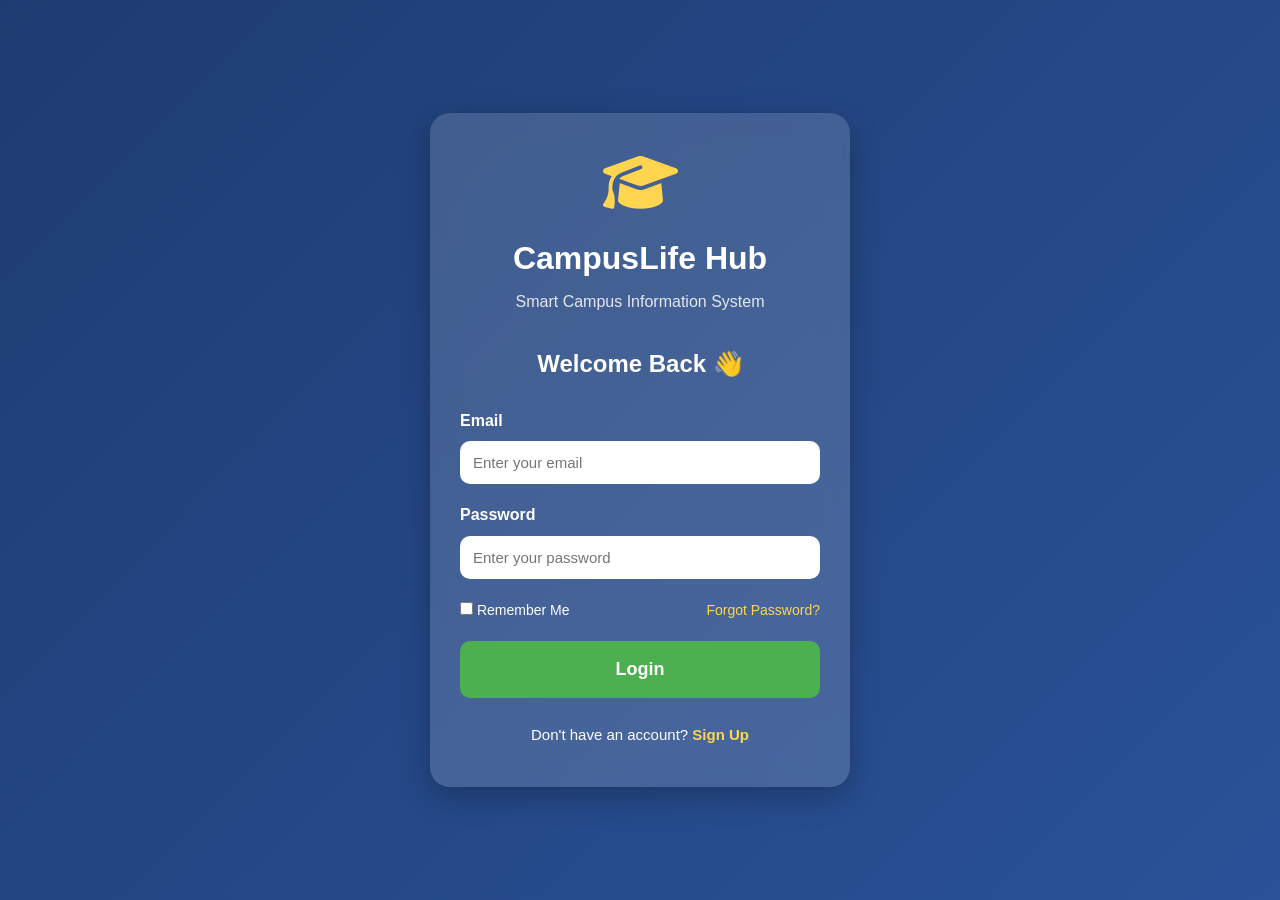
==== commit ae17aa21: "Update index.html" ====
--- a/prototype/index.html
+++ b/prototype/index.html
@@ -3,440 +3,63 @@
 <head>
     <meta charset="UTF-8">
     <meta name="viewport" content="width=device-width, initial-scale=1.0">
-
-    <title>Campus Life Hub</title>
+    <title>CampusLife Hub - Login</title>
 
     <link rel="stylesheet" href="style.css">
 
-    <link href="https://fonts.googleapis.com/css2?family=Poppins:wght@300;400;500;600;700&display=swap" rel="stylesheet">
+    <link rel="stylesheet"
+    href="https://cdnjs.cloudflare.com/ajax/libs/font-awesome/6.5.2/css/all.min.css">
 </head>
 
-<body>
+<body class="login-page">
 
-<header>
+<div class="login-container">
 
-    <div class="container">
+    <div class="login-card">
 
-        <div class="logo">
-
-            <h2>CampusLife Hub</h2>
-
+        <div class="login-logo">
+            <i class="fas fa-graduation-cap"></i>
+            <h1>CampusLife Hub</h1>
             <p>Smart Campus Information System</p>
-
         </div>
 
-        <nav>
+        <h2>Welcome Back 👋</h2>
 
-            <ul>
+        <form>
 
-                <li><a href="index.html">Home</a></li>
-
-                <li><a href="announcements-page.html">Announcements</a></li>
-
-                <li><a href="events-page.html">Events</a></li>
-
-                <li><a href="projects-page.html">Projects</a></li>
-
-                <li><a href="dashboard-page.html">Dashboard</a></li>
-
-                <li><a href="search-page.html">Search</a></li>
-
-                <li><a href="admin-page.html">Admin</a></li>
-
-            </ul>
-
-        </nav>
-
-    </div>
-
-</header>
-
-<main>
-
-<section class="hero">
-
-    <div class="container hero-layout">
-
-        <div class="hero-content">
-
-            <span class="hero-tag">
-                Smart Campus Information System
-            </span>
-
-            <h1>Welcome to CampusLife Hub</h1>
-
-            <p>
-                Stay connected with announcements, campus events,
-                student projects and important university information
-                through one modern platform.
-            </p>
-
-            <div class="hero-buttons">
-
-                <a href="announcements-page.html" class="btn-primary">
-                    Explore Campus
-                </a>
-
-                <a href="events-page.html" class="btn-secondary">
-                    View Events
-                </a>
-
+            <div class="input-group">
+                <label>Email</label>
+                <input type="email" placeholder="Enter your email">
             </div>
 
-        </div>
-
-        <div class="hero-stats">
-
-            <div class="stat-card">
-
-                <h2>28</h2>
-
-                <p>Announcements</p>
-
+            <div class="input-group">
+                <label>Password</label>
+                <input type="password" placeholder="Enter your password">
             </div>
 
-            <div class="stat-card">
+            <div class="login-options">
+                <label>
+                    <input type="checkbox">
+                    Remember Me
+                </label>
 
-                <h2>12</h2>
-
-                <p>Events</p>
-
+                <a href="#">Forgot Password?</a>
             </div>
 
-            <div class="stat-card">
+            <a href="index.html" class="login-btn">
+                Login
+            </a>
 
-                <h2>15</h2>
+        </form>
 
-                <p>Projects</p>
-
-            </div>
-
-            <div class="stat-card">
-
-                <h2>8</h2>
-
-                <p>Student Clubs</p>
-
-            </div>
-
-        </div>
-
-    </div>
-
-</section>
-
-<section class="latest-news">
-
-    <div class="section-title">
-
-        <h2>Latest Announcements</h2>
-
-        <p>
-            Stay updated with the latest campus information.
+        <p class="signup-text">
+            Don't have an account?
+            <a href="#">Sign Up</a>
         </p>
 
     </div>
 
-    <div class="card-container">
+</div>
 
-        <div class="card">
-
-            <h3>Semester Registration</h3>
-
-            <p>
-                Registration for Semester 2 will begin
-                on 15 August 2026.
-            </p>
-
-            <a href="announcement-detail.html">
-                Read More
-            </a>
-
-        </div>
-
-        <div class="card">
-
-            <h3>ICT Workshop</h3>
-
-            <p>
-                Join our practical web development
-                workshop next Friday.
-            </p>
-
-            <a href="announcement-detail.html">
-                Read More
-            </a>
-
-        </div>
-
-        <div class="card">
-
-            <h3>Club Recruitment</h3>
-
-            <p>
-                Student clubs are now accepting
-                new members for this semester.
-            </p>
-
-            <a href="announcement-detail.html">
-                Read More
-            </a>
-
-        </div>
-
-    </div>
-
-</section>
-
-    <section class="events-section">
-
-    <div class="section-title">
-
-        <h2>Upcoming Events</h2>
-
-        <p>
-            Don't miss the latest campus activities.
-        </p>
-
-    </div>
-
-    <div class="card-container">
-
-        <div class="card">
-
-            <h3>Innovation Fair 2026</h3>
-
-            <p>
-                Discover innovative student projects
-                and creative ideas.
-            </p>
-
-            <a href="events-page.html">
-                View Event
-            </a>
-
-        </div>
-
-        <div class="card">
-
-            <h3>Football Tournament</h3>
-
-            <p>
-                Register your team before
-                the closing date.
-            </p>
-
-            <a href="events-page.html">
-                View Event
-            </a>
-
-        </div>
-
-        <div class="card">
-
-            <h3>Orientation Day</h3>
-
-            <p>
-                Welcome new students and
-                explore university life.
-            </p>
-
-            <a href="events-page.html">
-                View Event
-            </a>
-
-        </div>
-
-    </div>
-
-</section>
-
-<section class="projects-section">
-
-    <div class="section-title">
-
-        <h2>Featured Student Projects</h2>
-
-        <p>
-            Explore projects created by ICT students.
-        </p>
-
-    </div>
-
-    <div class="card-container">
-
-        <div class="card">
-
-            <h3>Campus Navigation App</h3>
-
-            <p>
-                Mobile application for helping
-                students navigate the campus.
-            </p>
-
-        </div>
-
-        <div class="card">
-
-            <h3>Library Booking System</h3>
-
-            <p>
-                Online seat reservation system
-                for university library users.
-            </p>
-
-        </div>
-
-        <div class="card">
-
-            <h3>Smart Attendance System</h3>
-
-            <p>
-                QR code based attendance
-                management prototype.
-            </p>
-
-        </div>
-
-    </div>
-
-</section>
-
-<section class="quick-access">
-
-    <div class="section-title">
-
-        <h2>Quick Access</h2>
-
-        <p>
-            Access important campus services quickly.
-        </p>
-
-    </div>
-
-    <div class="card-container">
-
-        <div class="card">
-
-            <h3>Announcements</h3>
-
-            <p>
-                View the latest university announcements.
-            </p>
-
-            <a href="announcements-page.html">
-                Open
-            </a>
-
-        </div>
-
-        <div class="card">
-
-            <h3>Search Campus</h3>
-
-            <p>
-                Search announcements, events,
-                and student projects.
-            </p>
-
-            <a href="search-page.html">
-                Search
-            </a>
-
-        </div>
-
-        <div class="card">
-
-            <h3>Dashboard</h3>
-
-            <p>
-                View overall campus statistics
-                and activity summary.
-            </p>
-
-            <a href="dashboard-page.html">
-                View Dashboard
-            </a>
-
-        </div>
-
-    </div>
-
-</section>
-<section class="dashboard-preview">
-
-    <div class="section-title">
-
-        <h2>Campus Summary</h2>
-
-        <p>
-            A quick overview of current campus activities.
-        </p>
-
-    </div>
-
-    <div class="dashboard-grid">
-
-        <div class="dashboard-card">
-
-            <h3>28</h3>
-
-            <p>Announcements</p>
-
-        </div>
-
-        <div class="dashboard-card">
-
-            <h3>12</h3>
-
-            <p>Upcoming Events</p>
-
-        </div>
-
-        <div class="dashboard-card">
-
-            <h3>15</h3>
-
-            <p>Student Projects</p>
-
-        </div>
-
-        <div class="dashboard-card">
-
-            <h3>8</h3>
-
-            <p>Student Clubs</p>
-
-        </div>
-
-    </div>
-
-</section>
-
-<footer>
-
-    <div class="footer-content">
-
-        <h3>CampusLife Hub</h3>
-
-        <p>
-            Smart Campus Information System
-        </p>
-
-        <p>
-            ICT105 MVP Prototype
-        </p>
-
-        <p>
-            © 2026 CampusLife Hub. All Rights Reserved.
-        </p>
-
-    </div>
-
-</footer>
-
-</main>
-<script src="script.js"></script>
 </body>
-
 </html>
--- a/prototype/style.css
+++ b/prototype/style.css
@@ -918,3 +918,148 @@
     }
 }
 
+/* ===========================
+   LOGIN PAGE
+=========================== */
+
+.login-page {
+    margin: 0;
+    font-family: Arial, sans-serif;
+    background: linear-gradient(135deg, #1e3c72, #2a5298);
+    min-height: 100vh;
+    display: flex;
+    justify-content: center;
+    align-items: center;
+}
+
+.login-container {
+    width: 100%;
+    display: flex;
+    justify-content: center;
+    align-items: center;
+    padding: 20px;
+}
+
+.login-card {
+    width: 100%;
+    max-width: 420px;
+    background: rgba(255,255,255,0.15);
+    backdrop-filter: blur(12px);
+    -webkit-backdrop-filter: blur(12px);
+    border-radius: 20px;
+    padding: 40px 30px;
+    text-align: center;
+    color: white;
+    box-shadow: 0 10px 30px rgba(0,0,0,0.25);
+}
+
+.login-logo i {
+    font-size: 60px;
+    color: #FFD54F;
+    margin-bottom: 10px;
+}
+
+.login-logo h1 {
+    margin: 10px 0 5px;
+    font-size: 2rem;
+}
+
+.login-logo p {
+    margin-bottom: 30px;
+    color: rgba(255,255,255,0.85);
+}
+
+.login-card h2 {
+    margin-bottom: 25px;
+}
+
+.input-group {
+    text-align: left;
+    margin-bottom: 18px;
+}
+
+.input-group label {
+    display: block;
+    margin-bottom: 8px;
+    font-weight: bold;
+}
+
+.input-group input {
+    width: 100%;
+    padding: 13px;
+    border: none;
+    border-radius: 10px;
+    font-size: 15px;
+    outline: none;
+    box-sizing: border-box;
+}
+
+.login-options {
+    display: flex;
+    justify-content: space-between;
+    align-items: center;
+    font-size: 14px;
+    margin: 20px 0;
+}
+
+.login-options a {
+    color: #FFD54F;
+    text-decoration: none;
+}
+
+.login-options a:hover {
+    text-decoration: underline;
+}
+
+.login-btn {
+    display: block;
+    width: 100%;
+    background: #4CAF50;
+    color: white;
+    text-decoration: none;
+    padding: 14px;
+    border-radius: 10px;
+    font-size: 18px;
+    font-weight: bold;
+    transition: .3s;
+    box-sizing: border-box;
+}
+
+.login-btn:hover {
+    background: #43a047;
+    transform: translateY(-2px);
+}
+
+.signup-text {
+    margin-top: 25px;
+    font-size: 15px;
+}
+
+.signup-text a {
+    color: #FFD54F;
+    font-weight: bold;
+    text-decoration: none;
+}
+
+.signup-text a:hover {
+    text-decoration: underline;
+}
+
+/* Mobile */
+@media (max-width: 480px) {
+
+    .login-card {
+        padding: 30px 20px;
+    }
+
+    .login-logo h1 {
+        font-size: 1.7rem;
+    }
+
+    .login-options {
+        flex-direction: column;
+        gap: 10px;
+    }
+}
+
+
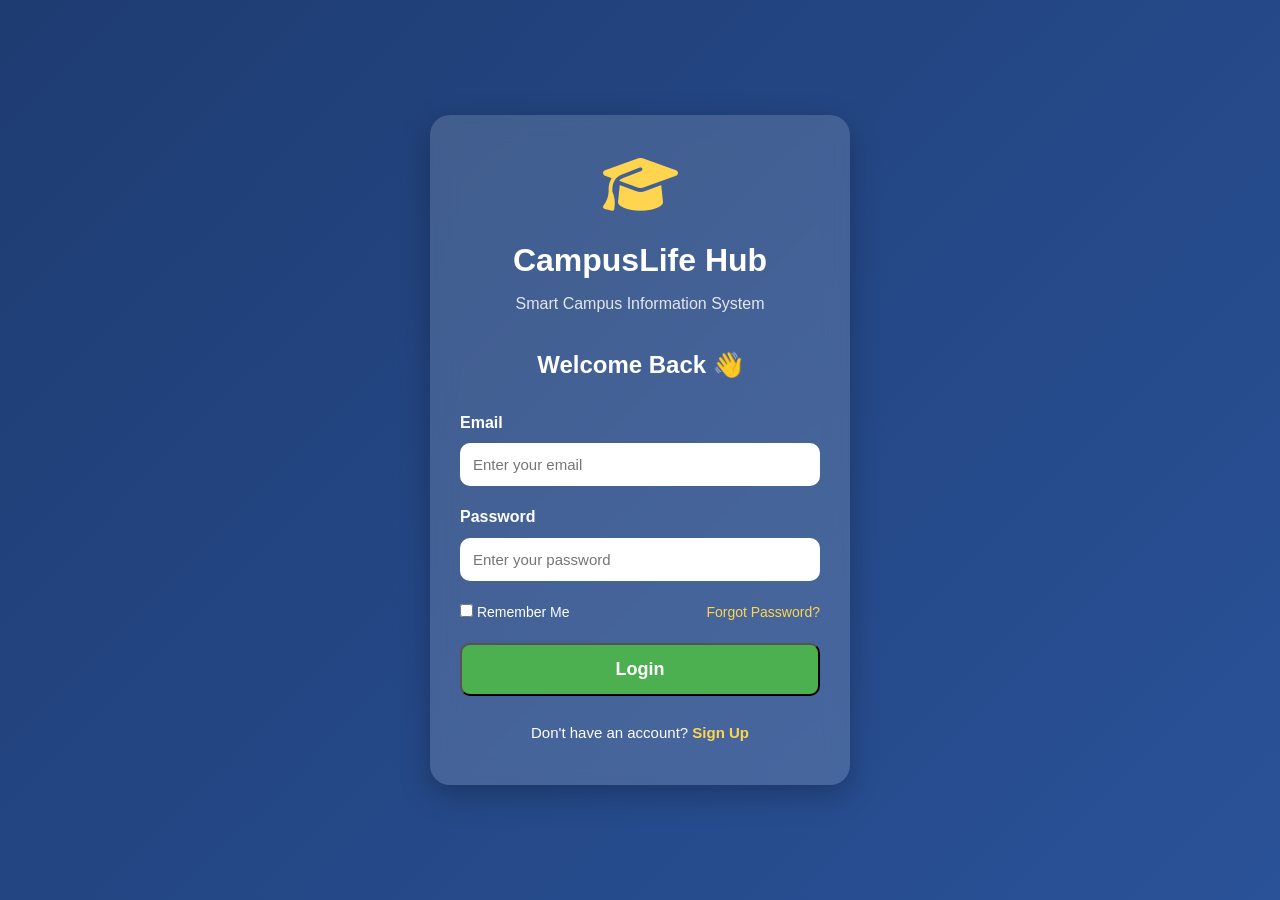
==== commit 91883a0a: "Update index.html" ====
--- a/prototype/index.html
+++ b/prototype/index.html
@@ -25,33 +25,47 @@
 
         <h2>Welcome Back 👋</h2>
 
-        <form>
+       <form action="homepage.html">
 
-            <div class="input-group">
-                <label>Email</label>
-                <input type="email" placeholder="Enter your email">
-            </div>
+    <div class="input-group">
+        <label>Email</label>
 
-            <div class="input-group">
-                <label>Password</label>
-                <input type="password" placeholder="Enter your password">
-            </div>
+        <input
+            type="email"
+            name="email"
+            placeholder="Enter your email"
+            required
+        >
+    </div>
 
-            <div class="login-options">
-                <label>
-                    <input type="checkbox">
-                    Remember Me
-                </label>
+    <div class="input-group">
+        <label>Password</label>
 
-                <a href="#">Forgot Password?</a>
-            </div>
+        <input
+            type="password"
+            name="password"
+            placeholder="Enter your password"
+            required
+            minlength="6"
+        >
+    </div>
 
-            <a href="index.html" class="login-btn">
-                Login
-            </a>
+    <div class="login-options">
 
-        </form>
+        <label>
+            <input type="checkbox">
+            Remember Me
+        </label>
 
+        <a href="#">Forgot Password?</a>
+
+    </div>
+
+    <button type="submit" class="login-btn">
+        Login
+    </button>
+
+</form>
         <p class="signup-text">
             Don't have an account?
             <a href="#">Sign Up</a>
